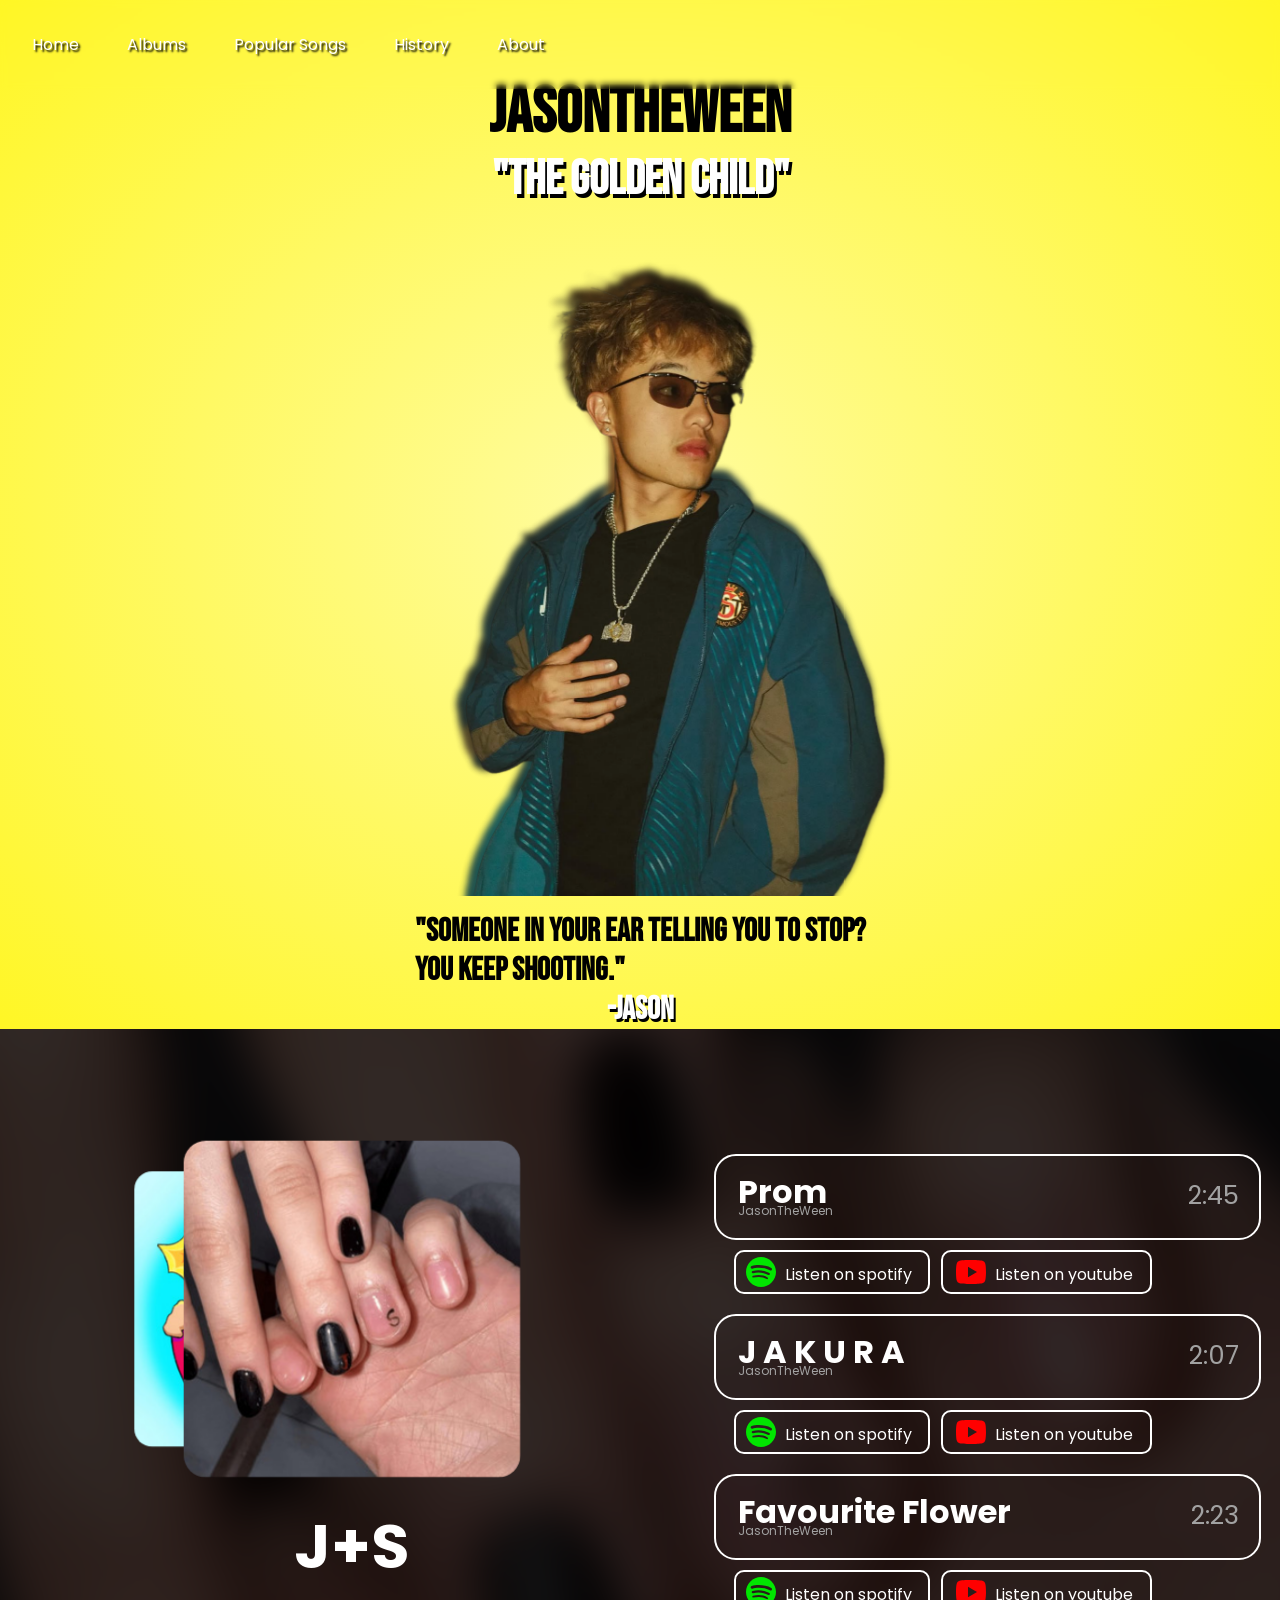
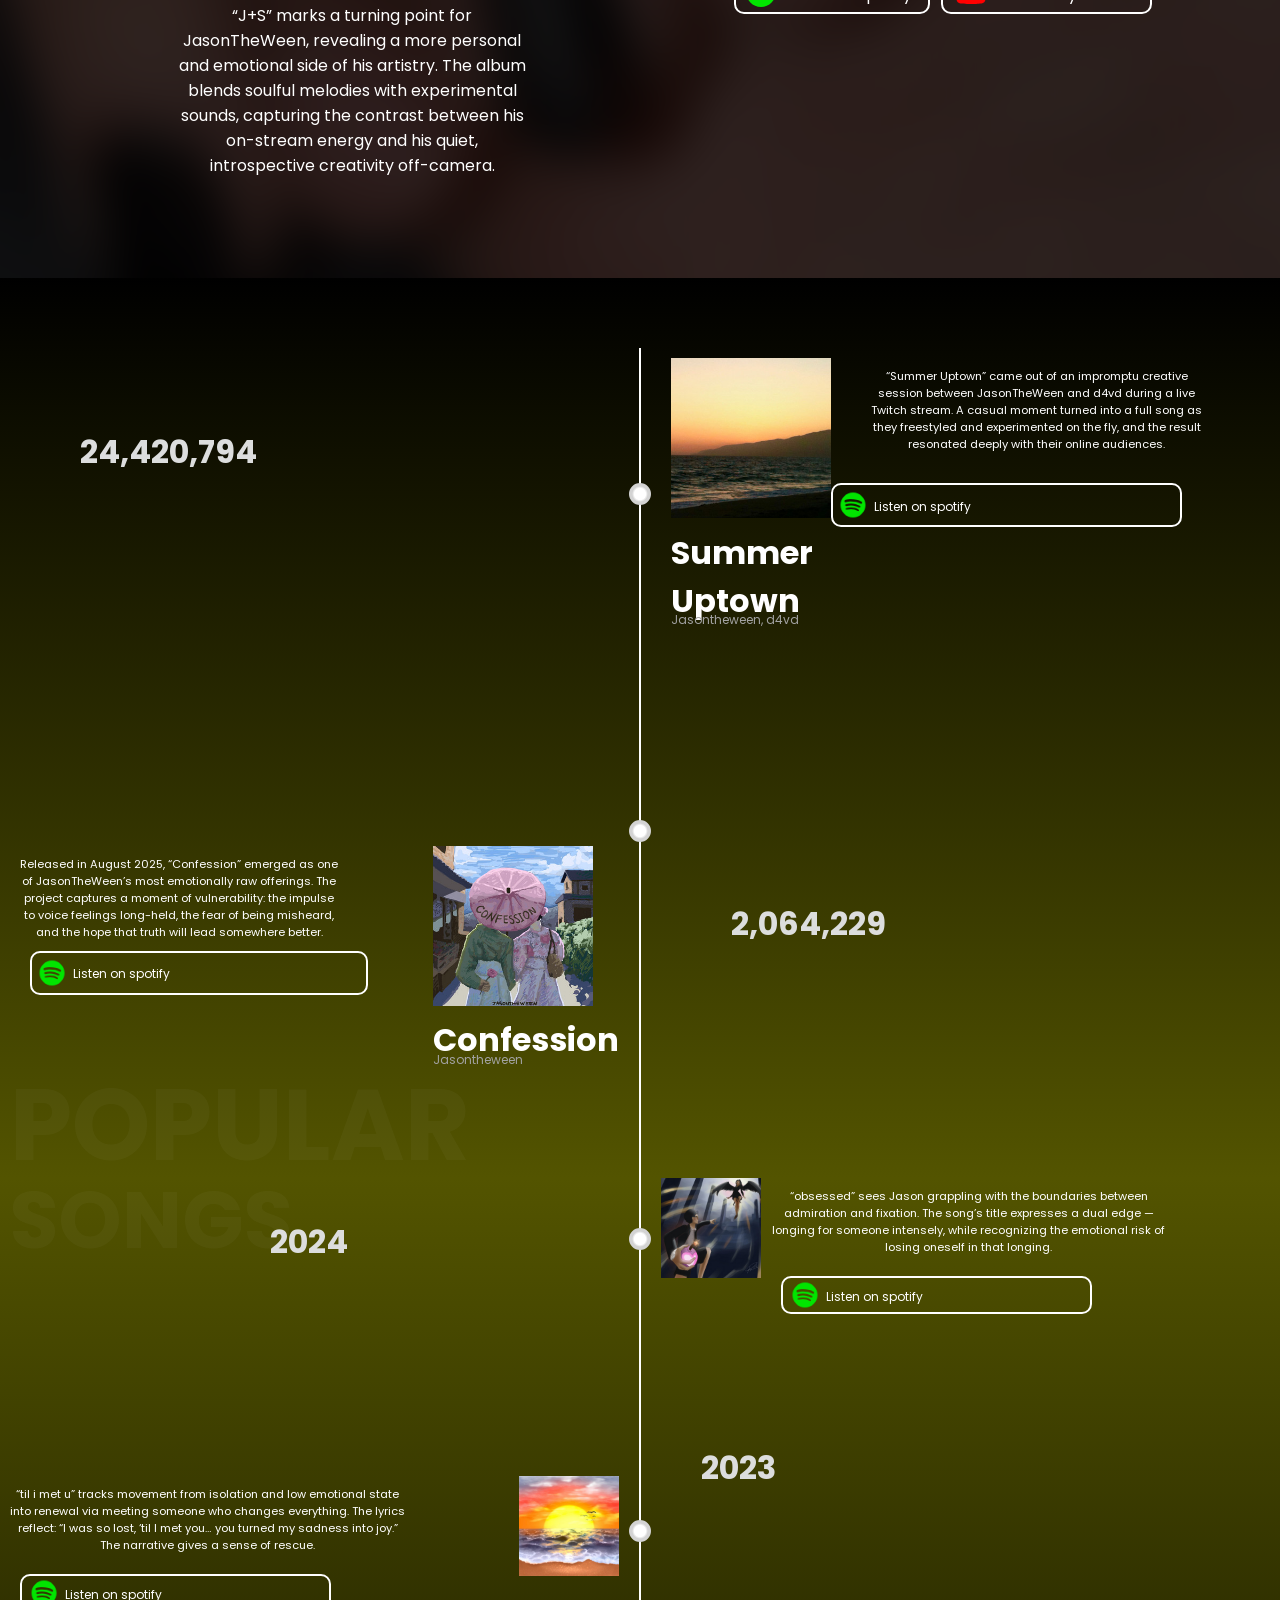
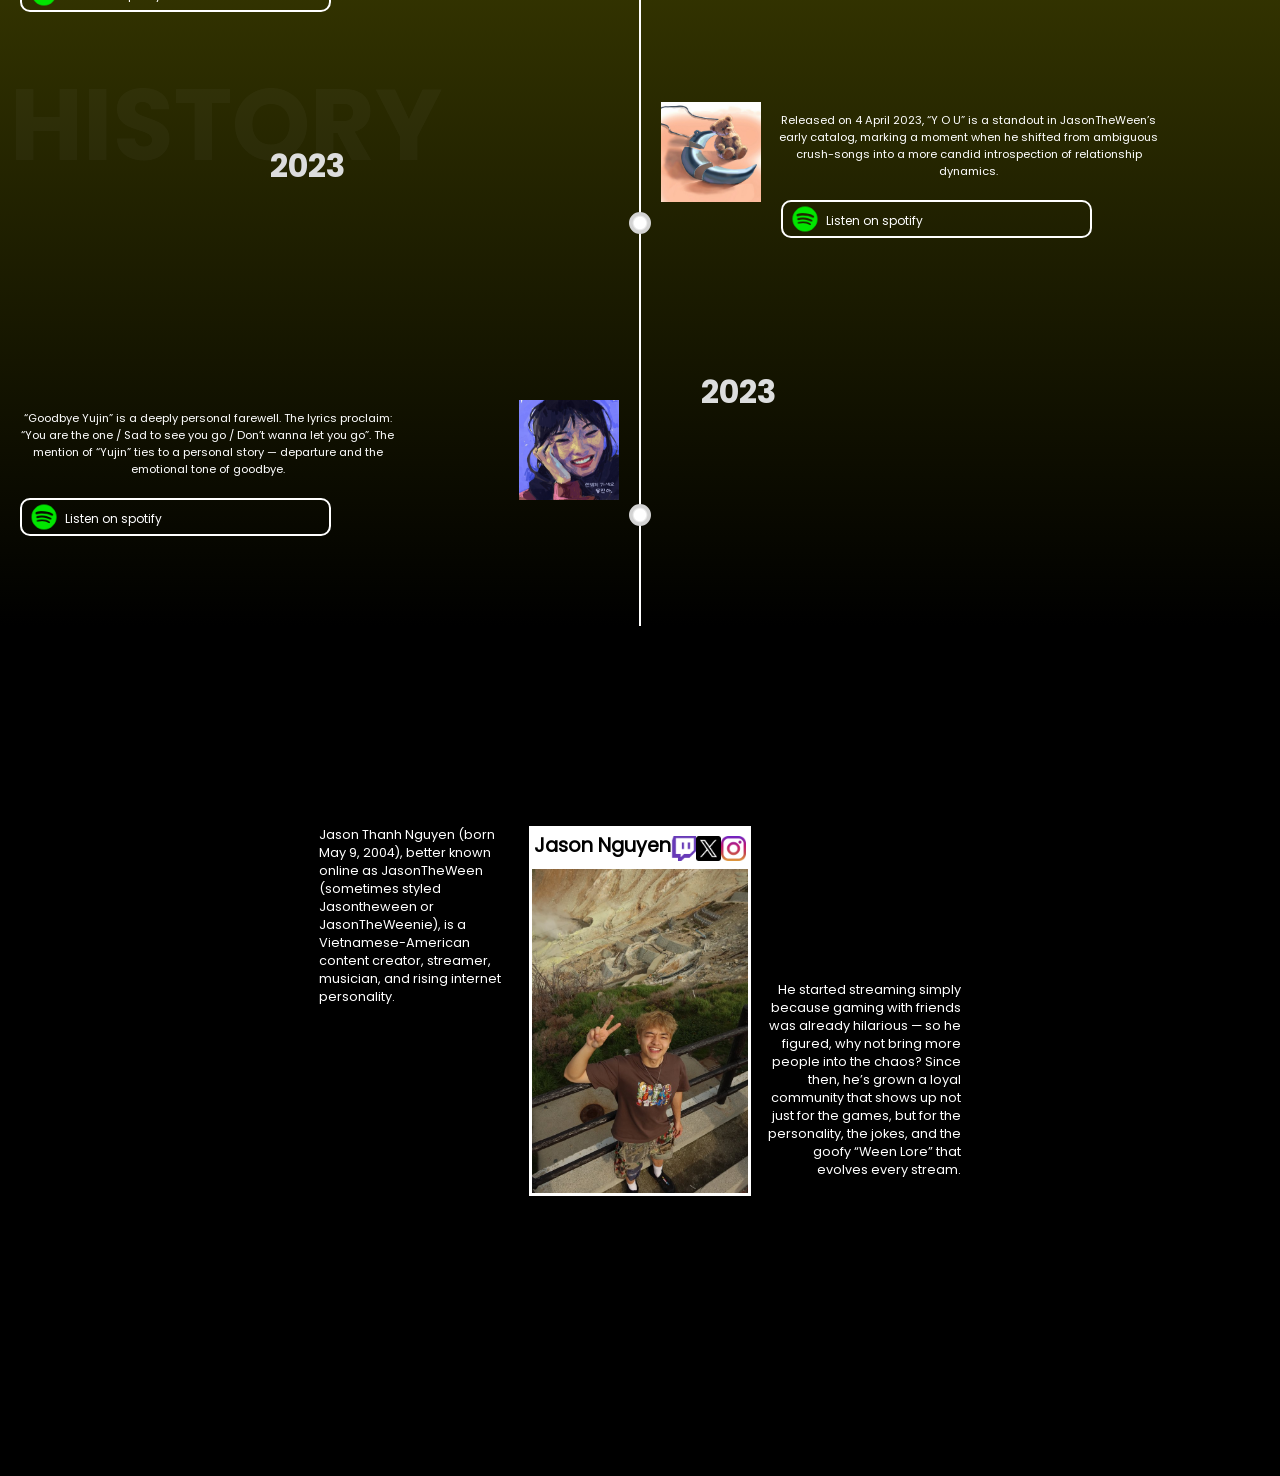
==== index.html @ 030b2577 "Renamed HTML File" ====
<!DOCTYPE html>
<html lang="en">
<head>
    <meta charset="UTF-8">
    <meta name="viewport" content="width=device-width, initial-scale=1.0">
    <title>JasonTheWeen Fanzine</title>
    <link rel="stylesheet" href="OSJStyling.css">
</head>
<body>
    <div class="navbar">
        <a href="#homeSection">Home</a>
        <a href="#albumSection">Albums</a>
        <a href="#popularsongs">Popular Songs</a>
        <a href="#historySection">History</a>
        <a href="#aboutjason">About</a>
    </div>
    
    <!--HOME-->
    <section class="home_section" id="homeSection">
        <div class="home_container">
            <div class="home_data">
                <h1 class="hometitle">JASONTHEWEEN</h1>
                <h3 class="homesubtitle">"THE GOLDEN CHILD"</h3>
            </div>

            <div class="home_hero">
                <img src="assets/images/JasonTheWeenHero.png" alt="JasonTheWeen Hero" class="hero">
            </div>
            <p class="jasonquote">"Someone in your ear telling you to stop?<br> You keep shooting."</p>
            <h4 class="author">-Jason</h4>

        </div>
    </section>

    <!--Discography Albums-->
    <section class="album_section" id="albumSection">
        <div class="col1">
            <div class="albumcarousel">
                <img src="assets/images/JSAlbumcover.jpeg" alt="J+S Album Cover" class="front" id="jsAlbum">
                <img src="assets/images/LovebombAlbumcover.jpeg" alt="Love Bomb Album Cover" class="back" id="lovebombAlbum">
            </div>
             <div class="albumabout" id="albumAbout">
                <h1>J+S</h1>
                <p>“J+S” marks a turning point for JasonTheWeen, revealing a more personal and emotional side of his artistry. The album blends soulful melodies with experimental sounds, capturing the contrast between his on-stream energy and his quiet, introspective creativity off-camera.</p>
            </div>
        </div>
        <div class="col2">
            <!--J+S Songs-->
            <div class="songs" id="jsSongs">
                <div class="songcard">
                    <h1 class="songtitle">
                        Prom
                    </h1>
                    <p class="songtime">
                        2:45
                    </p>         
                    <p class="songauthor">
                        JasonTheWeen
                    </p>
                </div>
                <div class="socialbuttons">
                    <a href="https://spotify.com" target="_blank" class="spotifylink">
                    <div class="spotifybutton" >
                            <img src="assets/logos/spotify-fill.png" alt="spotify logo" class="spotifylogo">
                        <p class="listenonspotify">
                            Listen on spotify
                        </p>
                    </div>
                    </a>
                    <a href="https://youtube.com" target="_blank" class="youtubelink">
                    <div class="youtubebutton">
                            <img src="assets/logos/youtube-fill.png" alt="spotify logo" class="youtubelogo">
                        <p class="listenonyoutube">
                            Listen on youtube
                        </p>
                    </div>
                    </a>
                </div>

                <div class="songcard">     
                    <h1 class="songtitle">
                        J A K U R A
                    </h1>
                    <p class="songtime">
                        2:07
                    </p>
                    <p class="songauthor">
                        JasonTheWeen
                    </p>
                </div>
                <div class="socialbuttons">
                   <a href="#" target="_blank" class="spotifylink">
                    <div class="spotifybutton" >
                            <img src="assets/logos/spotify-fill.png" alt="spotify logo" class="spotifylogo">
                        <p class="listenonspotify">
                            Listen on spotify
                        </p>
                    </div>
                    </a>
                    <a href="https://youtube.com" target="_blank" class="youtubelink">
                    <div class="youtubebutton">
                            <img src="assets/logos/youtube-fill.png" alt="spotify logo" class="youtubelogo">
                        <p class="listenonyoutube">
                            Listen on youtube
                        </p>
                    </div>
                    </a>
                </div>

                <div class="songcard"> 
                    <h1 class="songtitle">
                        Favourite Flower
                    </h1>
                    <p class="songtime">
                        2:23
                    </p>
                    <p class="songauthor">
                        JasonTheWeen
                    </p>
                </div>
                <div class="socialbuttons">
                    <a href="https://spotify.com" target="_blank" class="spotifylink">
                    <div class="spotifybutton" >
                            <img src="assets/logos/spotify-fill.png" alt="spotify logo" class="spotifylogo">
                        <p class="listenonspotify">
                            Listen on spotify
                        </p>
                    </div>
                    </a>
                    <a href="https://youtube.com" target="_blank" class="youtubelink">
                    <div class="youtubebutton">
                            <img src="assets/logos/youtube-fill.png" alt="spotify logo" class="youtubelogo">
                        <p class="listenonyoutube">
                            Listen on youtube
                        </p>
                    </div>
                    </a>
                </div>
            </div>

            <!--Love Bomb Songs-->
             <div class="songs hidden" id="lovebombSongs">
                <div class="songcard">
                    <h1 class="songtitle">
                        Together
                    </h1>
                    <p class="songtime">
                        2:48
                    </p>         
                    <p class="songauthor">
                        JasonTheWeen
                    </p>
                </div>
                <div class="socialbuttons">
                    <a href="https://spotify.com" target="_blank" class="spotifylink">
                    <div class="spotifybutton" >
                            <img src="assets/logos/spotify-fill.png" alt="spotify logo" class="spotifylogo">
                        <p class="listenonspotify">
                            Listen on spotify
                        </p>
                    </div>
                    </a>
                    <a href="https://youtube.com" target="_blank" class="youtubelink">
                    <div class="youtubebutton">
                            <img src="assets/logos/youtube-fill.png" alt="spotify logo" class="youtubelogo">
                        <p class="listenonyoutube">
                            Listen on youtube
                        </p>
                    </div>
                    </a>
                </div>

                <div class="songcard">     
                    <h1 class="songtitle">
                        Dep Gai
                    </h1>
                    <p class="songtime">
                        2:52
                    </p>
                    <p class="songauthor">
                        JasonTheWeen
                    </p>
                </div>
                <div class="socialbuttons">
                   <a href="#" target="_blank" class="spotifylink">
                    <div class="spotifybutton" >
                            <img src="assets/logos/spotify-fill.png" alt="spotify logo" class="spotifylogo">
                        <p class="listenonspotify">
                            Listen on spotify
                        </p>
                    </div>
                    </a>
                    <a href="https://youtube.com" target="_blank" class="youtubelink">
                    <div class="youtubebutton">
                            <img src="assets/logos/youtube-fill.png" alt="spotify logo" class="youtubelogo">
                        <p class="listenonyoutube">
                            Listen on youtube
                        </p>
                    </div>
                    </a>
                </div>

                <div class="songcard"> 
                    <h1 class="songtitle">
                        For You
                    </h1>
                    <p class="songtime">
                        3:36
                    </p>
                    <p class="songauthor">
                        JasonTheWeen
                    </p>
                </div>
                <div class="socialbuttons">
                    <a href="https://spotify.com" target="_blank" class="spotifylink">
                    <div class="spotifybutton" >
                            <img src="assets/logos/spotify-fill.png" alt="spotify logo" class="spotifylogo">
                        <p class="listenonspotify">
                            Listen on spotify
                        </p>
                    </div>
                    </a>
                    <a href="https://youtube.com" target="_blank" class="youtubelink">
                    <div class="youtubebutton">
                            <img src="assets/logos/youtube-fill.png" alt="spotify logo" class="youtubelogo">
                        <p class="listenonyoutube">
                            Listen on youtube
                        </p>
                    </div>
                    </a>
                </div>

                 <div class="songcard"> 
                    <h1 class="songtitle">
                        Times We Had
                    </h1>
                    <p class="songtime">
                        2:30
                    </p>
                    <p class="songauthor">
                        JasonTheWeen
                    </p>
                </div>
                <div class="socialbuttons">
                    <a href="https://spotify.com" target="_blank" class="spotifylink">
                    <div class="spotifybutton" >
                            <img src="assets/logos/spotify-fill.png" alt="spotify logo" class="spotifylogo">
                        <p class="listenonspotify">
                            Listen on spotify
                        </p>
                    </div>
                    </a>
                    <a href="https://youtube.com" target="_blank" class="youtubelink">
                    <div class="youtubebutton">
                            <img src="assets/logos/youtube-fill.png" alt="spotify logo" class="youtubelogo">
                        <p class="listenonyoutube">
                            Listen on youtube
                        </p>
                    </div>
                    </a>
                </div>
            </div>
        </div>
    </section>
    <section class="popularsongs" id="popularsongs">
        <h1 class="bgheading">POPULAR</h1>
        <h2 class="bgsubheading">SONGS</h2>
        <div class="popularcol1">
            <div class="upcolumn">
                <h1 class="streamplays">24,420,794</h1>
            </div>
            <div class="downcolumn">
                <div class="songabouts">
                    <p class="songabout">
                    Released in August 2025, “Confession” emerged as one of JasonTheWeen’s most emotionally raw offerings. The project captures a moment of vulnerability: the impulse to voice feelings long-held, the fear of being misheard, and the hope that truth will lead somewhere better.
                    </p>
                    <a href="https://spotify.com" target="_blank" class="spotifylink">
                    <div class="spotifybutton">
                            <img src="assets/logos/spotify-fill.png" alt="spotify logo" class="spotifylogo">
                        <p class="listenonspotify">
                            Listen on spotify
                        </p>
                    </div>
                    </a>
                  
                </div>
                <div class="picturentitle">
                    <img src="assets/images/ConfessionAlbumCover.jpeg" alt="Confession Song Cover" class="songone">
                    <h1 class="songtitle">Confession</h1>
                    <p class="songauthor">Jasontheween</p>
                </div>
            </div>     
        </div>
        <div class="popularline">
            <div class="circle"></div>
            <div class="circle2"></div>
        </div>
        <div class="popularcol2">
           <div class="upcolumn"> 
                <div class="picturentitle">
                    <img src="assets/images/SummerUptownSongCover.jpeg" alt="Summer Uptown Song Cover" class="songtwo">
                    
                    <h1 class="songtitle">Summer Uptown</h1>
                    <p class="songauthor">Jasontheween, d4vd</p>
                </div>
                <div class="songabouts">
                    <p class="songabout">
                    “Summer Uptown” came out of an impromptu creative session between JasonTheWeen and d4vd during a live Twitch stream. A casual moment turned into a full song as they freestyled and experimented on the fly, and the result resonated deeply with their online audiences.
                    </p>
                    <a href="https://spotify.com" target="_blank" class="spotifylink">
                    <div class="spotifybutton">
                        <img src="assets/logos/spotify-fill.png" alt="spotify logo" class="spotifylogo">
                        <p class="listenonspotify">
                            Listen on spotify
                        </p>
                    </div>
                    </a>         
                </div> 
                </div>
                <div class="downcolumn">
                    <h1 class="streamplays">2,064,229</h1> 
                </div>
        </div>
    </section>
    <section class="historytimeline" id="historySection">
        <h1 class="bgheading">HISTORY</h1>
        <div class="historycol1">
            <div class="row1">
                <h1 class="historydate">2024</h1>
            </div>
            <div class="row2">
                <div class="pictureofabout">
                    <p class="songabout">“til i met u” tracks movement from isolation and low emotional state into renewal via meeting someone who changes everything. The lyrics reflect: “I was so lost, ‘til I met you… you turned my sadness into joy.” The narrative gives a sense of rescue.</p>
                    <a href="https://spotify.com" target="_blank" class="spotifylink">
                    <div class="spotifybutton" >
                            <img src="assets/logos/spotify-fill.png" alt="spotify logo" class="spotifylogo">
                        <p class="listenonspotify">
                            Listen on spotify
                        </p>
                    </div>
                    </a>
                </div>
                <div class="historypicture">
                    <img src="assets/images/tilimetusongcover.jpeg" alt="Summer Uptown Song Cover" class="historypic">
                </div>
            </div>
            <div class="row1">
                <h1 class="historydate">2023</h1>
            </div>
            <div class="row2">
                <div class="pictureofabout">
                    <p class="songabout">“Goodbye Yujin” is a deeply personal farewell. The lyrics proclaim: “You are the one / Sad to see you go / Don’t wanna let you go”. The mention of “Yujin” ties to a personal story — departure and the emotional tone of goodbye. </p>
                    <a href="https://spotify.com" target="_blank" class="spotifylink">
                    <div class="spotifybutton" >
                            <img src="assets/logos/spotify-fill.png" alt="spotify logo" class="spotifylogo">
                        <p class="listenonspotify">
                            Listen on spotify
                        </p>
                    </div>
                    </a>
                </div>
                <div class="historypicture">
                    <img src="assets/images/goodbyeyujinsongcover.jpeg" alt="Summer Uptown Song Cover" class="historypic">
                </div>
            </div>
        </div>
        <div class="popularline">
            <div class="circle"></div>
            <div class="circle2"></div>
            <div class="circle3"></div>
            <div class="circle4"></div>
        </div>
        <div class="historycol2">
            <div class="row1">
                <div class="historypicture">
                    <img src="assets/images/obsessedsongcover.jpeg" alt="Summer Uptown Song Cover" class="historypic">
                </div>
                <div class="pictureofabout">
                  <p class="songabout">“obsessed” sees Jason grappling with the boundaries between admiration and fixation. The song’s title expresses a dual edge — longing for someone intensely, while recognizing the emotional risk of losing oneself in that longing. </p>
                    <a href="https://spotify.com" target="_blank" class="spotifylink">
                    <div class="spotifybutton" >
                            <img src="assets/logos/spotify-fill.png" alt="spotify logo" class="spotifylogo">
                        <p class="listenonspotify">
                            Listen on spotify
                        </p>
                    </div>
                    </a>
                </div>
            </div>
            <div class="row2">
                <h1 class="historydate">2023</h1>
            </div>
            <div class="row1">
                <div class="historypicture">
                    <img src="assets/images/yousongcover.jpeg" alt="Summer Uptown Song Cover" class="historypic">
                </div>
                <div class="pictureofabout">
                  <p class="songabout">Released on 4 April 2023, “Y O U” is a standout in JasonTheWeen’s early catalog, marking a moment when he shifted from ambiguous crush-songs into a more candid introspection of relationship dynamics.</p>
                    <a href="https://spotify.com" target="_blank" class="spotifylink">
                    <div class="spotifybutton" >
                            <img src="assets/logos/spotify-fill.png" alt="spotify logo" class="spotifylogo">
                        <p class="listenonspotify">
                            Listen on spotify
                        </p>
                    </div>
                    </a>
                </div>
            </div>
            <div class="row2">
                <h1 class="historydate">2023</h1>
            </div>
        </div>
    </section>
    <section class="aboutjason" id="aboutjason">
        <div class="jasoncontainer">
            <div class="jasonaboutdesc">
                <p class="jasonaboutdesc">Jason Thanh Nguyen (born May 9, 2004), better known online as JasonTheWeen (sometimes styled Jasontheween or JasonTheWeenie), is a Vietnamese-American content creator, streamer, musician, and rising internet personality. </p>
            </div>
            <div class="jasonaboutimage">
                <div class="jasonnameandlinks">
                <h1 class="jasonname">Jason Nguyen</h1>
                    <img src="assets/logos/twitch-fill.png" alt="twitch logo" class="twitchicon">
                    <img src="assets/logos/twitter-x-fill.png" alt="twitter logo" class="twittericon">
                    <img src="assets/logos/instagram-fill.png" alt="instagram logo" class="instagramicon">
                </div>
                <img src="assets/images/JasonTheWeenjpn.jpeg" alt="About Picture of Jason" class="jasonjpn">
            </div>
            <div class="jasonaboutdesc">
                <p class="jasondesctwo">He started streaming simply because gaming with friends was already hilarious — so he figured, why not bring more people into the chaos? Since then, he’s grown a loyal community that shows up not just for the games, but for the personality, the jokes, and the goofy “Ween Lore” that evolves every stream.</p>
            </div>
        </div>
        <video autoplay loop muted>
            <source src="assets/videos/edit-@blankmp5_1.mp4" type="video/mp4">
        </video>
        <video autoplay loop muted>
            <source src="assets/videos/edit-@blankmp5_2.mp4" type="video/mp4">
        </video>
        <video autoplay loop muted>
            <source src="assets/videos/edit-@kaijuuri.mp4" type="video/mp4">
        </video>
        <video autoplay loop muted>
            <source src="assets/videos/edit-@runeswork.mp4" type="video/mp4">
        </video>
        <video autoplay loop muted>
            <source src="assets/videos/edit-paiinzx.mp4" type="video/mp4">
        </video>
        <video autoplay loop muted>
            <source src="assets/videos/edit-@kiritoaep.mp4" type="video/mp4">
        </video>
         <video autoplay loop muted>
            <source src="assets/videos/edit-@ltwolamperouge.mp4" type="video/mp4">
        </video>
         <video autoplay loop muted>
            <source src="assets/videos/edit-@forthfive.mp4" type="video/mp4">
        </video>
    </section>
    <script src="albumSwitch.js"></script>
</body>
</html>
---- OSJStyling.css ----
html {
    scroll-behavior: smooth;
}

@font-face {
    font-family: font2;
    src: url(assets/fonts/Poppins-Regular.ttf);
}

@font-face {
    font-family: font1;
    src: url(assets/fonts/Poppins-Bold.ttf);
}


@font-face {
    font-family: font;
    src: url(assets/fonts/BebasNeue-Regular.ttf);
}
* {
    margin: 0;
    padding: 0;
    box-sizing: border-box;
    text-decoration: none;
}

.navbar {
    padding: 2em;
    display: flex;
    justify-content: flex-start;
    display: flex;
    width: 100%;
    color: white;
    z-index: 5;
    font-family: font2;
    position: fixed;
    backdrop-filter: blur(3px);
}

.navbar a {
    color: white;
    text-shadow: 2px 2px 2px black;
    font-size: 1.3rem;
    margin-right: 3em;
}

/* home */
section.home_section {
    position: relative;
    background: radial-gradient(#FFFCA2,#FFF625);
}

.home_container{
    position: relative;
    padding-top: 4rem;
    row-gap: 3rem;
    font-size: 2rem;
    font-weight: bold;
    font-family: font;
    width: 100%;
    height:100;
}

.home_hero {
    display: flex;
    position: relative;
    display: grid;
    overflow-y: clip;
    justify-content: center;
}

.hometitle {
    display: flex;
    color: black;
    position: absolute;
    top: 270px;
    left: 100px;
    font-size: 5rem;
    opacity: 0;
    animation: leftpositionanimation 0.7s ease-out 150ms forwards;
}

.homesubtitle {
    display: flex;
    color: white;
    text-shadow: 3.5px 3.5px 0px black;
    position: absolute;
    top: 350px;
    left: 90px;
    font-size: 3rem;
    opacity: 0;
    animation: leftpositionanimation 0.7s ease-out 300ms forwards;
}

.hero {
    width: 600px;
    justify-self: center;
    opacity: 0;
    animation: positionanimation 0.9s ease-out 0ms forwards;
}

.jasonquote {
    display: flex;
    color: black;
    position: relative;
    font-size: 1.7rem;
    justify-content: end;
    bottom: 200px;
    justify-content: end;
    right: 20px;
    opacity: 0;
    animation: rightpositionanimation 0.7s ease-out 450ms forwards;
}

.author {
    position: absolute;
    display: flex;
    justify-content: end;
    font-size: 1.5rem;
    color: white;
    text-shadow: 2px 2.5px 0px black;
    bottom: 170px;
    right: 350px;
    opacity: 0;
    animation: rightpositionanimation 0.7s ease-out 600ms forwards;
}

/* albums */
section.album_section {
  position: relative;
  display: grid;
  grid-template-columns: 55% 45%;
  gap: 10px;
  padding-top: 100px;
  padding-bottom: 100px;
  font-family: font2;
  color: white;
  overflow: hidden; 
}

section.album_section::before {
  content: "";
  position: absolute;
  inset: 0;
  background-image: linear-gradient(rgba(0,0,0,0.8), rgba(0,0,0,0.8)),var(--album-bg, url('assets/images/JSAlbumcover.jpeg')); /* Default image */
  background-size: cover;
  background-position: center;
  filter: blur(20px);
  transform: scale(1.20);
  z-index: 0;
}

section.album_section > * {
  position: relative;
  z-index: 1;
}


.albumcarousel {
    position: relative;
    width: 360px;
    height: 360px;
    display: flex;
    justify-content: center;
    align-items: center;
    opacity: 0;
    animation: leftpositionanimation 0.7s ease-out 450ms forwards;
}

.albumcarousel img {
    position: absolute;
    width: 85%;
    border-radius: 20px;
    transition: transform 0.8s ease;
}

.albumcarousel img.front {
    transform: translateX(0) translateZ(80px) scale(1.1);
    z-index: 3;
}

.albumcarousel img.back {
    transform: translateX(-80px) translateZ(-60px) scale(0.9);
    z-index: 1;
    filter: blur(0.5px);
    
}

.albumcarousel img.back:hover {
    cursor: pointer;
    border-color: white;
    border: 3px solid;
}

.albumabout h1 {
    font-family: font1;
    font-size: 3.9rem;
    margin: 10px 0;
    opacity: 0;
    animation: leftpositionanimation 0.7s ease-out 450ms forwards;
}

.albumabout {
    word-wrap: break-word;
    width: 350px;
    text-align: center;
    
}

.albumabout p {
    opacity: 0;
    animation: leftpositionanimation 0.7s ease-out 450ms forwards;
}

.songs {
    display: flex;
    flex-direction: column;
    padding-top: 25px;
}

.songcard {
    width: 95%;
    position: relative;
    padding: 8px;
    padding-left: 22px;
    display: block;
    background-color: transparent;
    border:2px solid white;
    border-radius: 22px;
    opacity: 0;
    animation: rightpositionanimation 0.7s ease-out 450ms forwards;
}

.songtitle{ 
    font-family: font1;
    position: relative;
    display: flex;
    justify-content: flex-start;
    font-size: 2rem;
    font-weight: 100;
    top: 3.5px;
    color: white;
}

.songtime{
    position: absolute;
    right: 20px;
    bottom: 23px;
    display: flex;
    justify-content: flex-end;
    color: #A2A2A2;
    font-size: 1.6rem;
}

.songauthor{
    position: relative;
    display: flex;
    justify-content: flex-start;
    font-size: 12px;
    color: #A2A2A2;
    bottom: 10px;
}

.socialbuttons {
    opacity: 0%;
    display: flex;
    flex-direction: row;
    gap: 20px;
    margin-bottom: 30px;
    animation: rightpositionanimation 0.7s ease-out 450ms forwards;
}

.spotifybutton{
    top: 10px;
    left: 20px;
    padding-top: 2px;
    padding-bottom: 2px;
    padding-left: 7px;
    padding-right: 7px;
    width: 105%;
    display: flex;
    position: relative;
    background-color: transparent;
    border:2px solid white;
    border-radius: 10px;
    
}

.youtubebutton {
    top: 10px;
    left: 20px;
    padding-top: 2px;
    padding-bottom: 2px;
    padding-left: 10px;
    padding-right: 7px;
    width: 105%;
    display: flex;
    position: relative;
    background-color: transparent;
    border:2px solid white;
    border-radius: 10px;
    
}

.spotifybutton:hover {
    background-color: green;
    border-color: lime;
}

.youtubebutton:hover {
    background-color: darkred;
    border-color: red;
}

.listenonyoutube, .listenonspotify{
    color: white;
    font-size: 1rem;
    padding-top: 7.1px;
    padding-left: 6px;
}

.col1 {
    display: flex;
    flex-direction: column;
    align-items: center;
}

.jsalbum, .lovebombalbum{
    position: relative;
    display: grid;
    justify-self: center;
    padding: 5%;
}

.hidden {
    display: none;
}

/* popular songs */

section.popularsongs {
    min-height: 100vh;
    width: 100%;
    background: linear-gradient(#000000,#535400);
    font-family: font2;
    z-index: 1;
    display: grid;
    grid-template-columns: 1fr 2px 1fr;
    grid-gap: 10px;
    background-color: #2196F3;
    padding-top: 70px;
    color: white;
}


.bgheading {
    color: white;
    position: absolute;
    font-size: 300px;
    top: 1850px;
    left: 50px;
    font-family: font1;
    z-index: 1;
    opacity: 3%;
}

.bgsubheading {
    color: white;
    position: absolute;
    font-size: 220px;
    top: 2105px;
    left: 700px;
    font-family: font1;
    z-index: 1;
    opacity: 3%;
}

.streamplays {
    font-family: font1;
    font-size: 6rem;
    padding: 70px;
    color: #DCDDDD;
}

.popularcol2 .streamplays {
    padding-top: 100px;
}


.popularline {
    background-color: white;
    width: 2px;
    justify-self: center;
}

.popularcol1 {
    position: relative;
    display: grid;
    grid-template-rows: auto auto;
    grid-gap: 10px;
    padding: 10px;
    z-index: 2;
    opacity: 0;
    animation: leftpositionanimation 0.7s ease-out 450ms forwards;
}

.popularcol2 {
    position: relative;
    display: grid;
    grid-template-rows: auto auto;
    grid-gap: 10px;
    padding: 10px;
    z-index: 2;
    opacity: 0;
    animation: rightpositionanimation 0.7s ease-out 450ms forwards;
}

.popularcol2 .upcolumn {
    display: flex;
    flex-direction: row;
    padding-left: 10px;
}

.popularcol1 .downcolumn {
    padding-top: 100px;
    top: 100px;
    display: flex;
    flex-direction: row;
}

.popularcol2 .spotifybutton {
    position: relative;
    left: 220px;
    width: 45%;
    padding: 5px;
    top: 60px;
}

.popularcol1 .spotifybutton {
    position: relative;
    width: 45%;
    padding: 5px;
    top: 60px;
}

.songone {
    position: relative;
    z-index: 2;
}

.songtwo {
    position: relative;
    z-index: 2;
}

.songabout {
    position: relative;
    word-wrap: break-word;
    text-align: center;
    padding: 10px;
    width: 90%;
}

.popularcol2 .songabout {
    left: 30px;
}

.circle {
  z-index: 3;
  position: relative;
  top: 135px;
  right: 10px;
  width: 22px;
  height: 22px;
  background: radial-gradient(circle, #fff 50%, #aaa 90%);
  border-radius: 50%;
  border: 3px solid #d3d3d3;
}

.circle2 {
  z-index: 3;
  position: relative;
  top: 520px;
  right: 10px;
  width: 22px;
  height: 22px;
  background: radial-gradient(circle, #fff 50%, #aaa 90%);
  border-radius: 50%;
  border: 3px solid #d3d3d3;
}

/* history */

section.historytimeline {
    min-height: 100vh;
    width: 100%;
    background: linear-gradient(#535400,#000000);
    font-family: font2;
    z-index: 1;
    display: grid;
    grid-template-columns: 1fr 2px 1fr;
    grid-gap: 10px;
    background-color: #2196F3;
    color: white;
}

section.historytimeline .bgheading {
    top: 2780px;
    left: 100px;
}

section.historytimeline .circle {
  z-index: 3;
  position: relative;
  top: 55px;
  right: 10px;
  width: 22px;
  height: 22px;
  background: radial-gradient(circle, #fff 50%, #aaa 90%);
  border-radius: 50%;
  border: 3px solid #d3d3d3;
}

section.historytimeline .circle2 {
  z-index: 3;
  position: relative;
  top: 285px;
  right: 10px;
  width: 22px;
  height: 22px;
  background: radial-gradient(circle, #fff 50%, #aaa 90%);
  border-radius: 50%;
  border: 3px solid #d3d3d3;
}

.circle3 {
  z-index: 3;
  position: relative;
  top: 530px;
  right: 10px;
  width: 22px;
  height: 22px;
  background: radial-gradient(circle, #fff 50%, #aaa 90%);
  border-radius: 50%;
  border: 3px solid #d3d3d3;
}

.circle4 {
  z-index: 3;
  position: relative;
  top: 765px;
  right: 10px;
  width: 22px;
  height: 22px;
  background: radial-gradient(circle, #fff 50%, #aaa 90%);
  border-radius: 50%;
  border: 3px solid #d3d3d3;
}

.historydate {
    font-family: font1;
    font-size: 5rem;
    color: #DCDDDD;
    padding: 10px;
}

.historycol1 {
    display: flex;
    flex-direction: column;
    padding-right: 10px;
    opacity: 0;
    animation: leftpositionanimation 0.7s ease-out 450ms forwards;
}

.historycol2 {
    display: flex;
    flex-direction: column;
    padding-left: 10px;
    opacity: 0;
    animation: rightpositionanimation 0.7s ease-out 450ms forwards;
}

.historycol1 .historydate{
    position: relative;
    left: 540px;
}

.historypic {
    width: 150px;
}

.row1 {
    display: flex;
    flex-direction: row;
    padding-bottom: 100px;
}

.row2 {
    display: flex;
    flex-direction: row;
    padding-bottom: 100px;
}

.historytimeline .spotifybutton {
    width: 35%;
}

.historycol2 .spotifybutton {
    left: 310px;
}

/* about */

section.aboutjason {
    position: relative;
    display: grid;
    grid-template-columns: repeat(6, 1fr);
    grid-auto-rows: 120px;
    gap: 10px;
    padding: 10px;
    padding-top: 70px;
    background: #000;
    font-family: font2;
    color: white;
}

.jasoncontainer {
    top: 200px;
    display: grid;
    grid-template-columns: auto auto auto;
    grid-gap: 10px;
    z-index: 3;
    position: absolute;
    justify-self: center;
}

.jasonjpn {
    height: 500px;
}

.jasonaboutdesc {
    word-break:keep-all;
    width: 300px;
    text-align: left;
    text-shadow: 3.5px 3.5px 1px black;
    opacity: 0;
    animation: leftpositionanimation 0.7s ease-out 450ms forwards;
}

.jasondesctwo {
    position: relative;
    word-break:keep-all;
    width: 300px;
    text-align: right;
    top: 320px;
    text-shadow: 3.5px 3.5px 1px black;
    opacity: 0;
    animation: rightpositionanimation 0.7s ease-out 450ms forwards;
}
.jasonnameandlinks img {
    margin-top: 5px;
    height: 25px;
}

.jasonjpn {
    border: white solid;
}

.jasonname {
    color: black;
}

.jasonnameandlinks {
    display: flex;
    flex-direction: row;
    justify-content: space-around;
    background-color: white;
    padding: 5px;
}

section.aboutjason video {
    width: 100%;
    height: 100%;
    object-fit: cover;
    filter: brightness(0.2) contrast(0.95);
    border-radius: 10px;
}






/* Mosaic spans for first five videos */

section.aboutjason video:nth-child(2) { grid-column: span 2; grid-row: span 1; }
section.aboutjason video:nth-child(3) { grid-column: span 4; grid-row: span 2; }
section.aboutjason video:nth-child(4) { grid-column: span 2; grid-row: span 1; }
section.aboutjason video:nth-child(5) { grid-column: span 1; grid-row: span 2; }
section.aboutjason video:nth-child(6) { grid-column: span 4; grid-row: span 2; }
section.aboutjason video:nth-child(7) { grid-column: span 1; grid-row: span 2; }
section.aboutjason video:nth-child(8) { grid-column: span 5; grid-row: span 2; }
section.aboutjason video:nth-child(9) { grid-column: span 1; grid-row: span 2; }

/* Responsiveness */
@media (max-width: 1480px) {
  .navbar a{
    font-size: 1rem;
  }  

  section.home_section {
    padding-top: 10px;
  }

  .hometitle {
    top:0px;
    left: 0px;
    font-size: 4rem;
    position: relative;
    display: flex;
    justify-content:center;
  }
  .homesubtitle {
    top:0px;
    left: 0px;
    position: relative;
    display: flex;
    justify-content: center;
  }

  .hero {
    max-width: 90%;
  }

  .jasonquote,.author {
    position: relative;
    bottom:0px;
    right: 0px;
    display: flex;
    justify-content: center;
    font-size: 2rem;
  }


  .home_hero {
    padding: 1rem;
  }

}

/* animations */
@keyframes positionanimation {
    from {
        opacity: 0;
        transform: translateY(50px);
    }
    to {
        opacity: 1;
        transform: translateY(0px);
    }
}

@keyframes leftpositionanimation {
    from {
        opacity: 0;
        transform: translateX(-50px);
    }
    to {
        opacity: 1;
        transform: translateX(0);
    }
}

@keyframes rightpositionanimation {
    from {
        opacity: 0;
        transform: translateX(50px);
    }
    to {
        opacity: 1;
        transform: translateX(0);
    }

}

@keyframes opacityanimation {
    from {
        opacity: 0;
    }
    to {
        opacity: 1;
    }
}

@media (max-width: 980px) {
    .listenonyoutube, .listenonspotify{
    font-size: 0.7rem;
    padding-top: 7.1px;
    padding-left: 6px;
    }
    
    section.album_section .youtubebutton {
    width: 100%;
    }

    section.album_section .spotifybutton {
        width: 100%;
    }

}

@media (max-width: 855px) {
    section.album_section {
        grid-template-columns: none;
        grid-template-rows: 55% 45%;
    }

    .songtime {
        font-size: 1rem;
    }   
    
    .songtitle {
        font-size: 1.2rem;
    }

    .songauthor {
        top: 1px;
        font-size: 0.7rem;
    }
    
    .albumcarousel {
        width: 50%;
    }

    .albumabout {
        font-size: 1rem;
        width: 250px;
    }

    .albumabout h1 {
        font-family: font1;
        font-size: 1.5rem;
        margin-top: 50px;
    }

}

@media (max-width: 580px) {
    .section.album_section {
        grid-template-columns: none;
        grid-template-rows: 55% 45%;
    }
    
    .albumcarousel {
        position: relative;
        left: 20px;
        width: 70%;
    }

    .albumabout {
        font-size: 0.6rem;
        width: 200px;
    }

    .albumabout h1 {
        font-family: font1;
        font-size: 1.2rem;
        margin-top: 0px;
    }

    .listenonyoutube, .listenonspotify{
    font-size: 0.5rem;
    padding-top: 7.1px;
    padding-left: 6px;
    }
    
    .youtubebutton {
    width: 40%;
    }

    section.album_section .spotifybutton {
        width: 100%;
    }


    .album_section .spotifylogo {
        height: 30px;
    }

    .album_section .youtubelogo {
        height: 30px;
    }

}

 /*responsiveness specifically for popular songs, history, and about*/
    @media (max-width: 1500px) {

        .popularsongs .bgheading {
            color: white;
            position: absolute;
            font-size: 100px;
            top: 2650px;
            left: 10px;
            font-family: font1;
            z-index: 1;
            opacity: 3%;
        }

        .popularsongs .bgsubheading {
            font-size: 80px;
            top: 2760px;
            left: 10px;
            z-index: 1;
        }

        .streamplays {
            font-size: 2rem;
        }

        .popularcol2 .streamplays {
            padding-top: 100px;
        }


        .popularcol1 .downcolumn {
            padding-top: 200px;
        }
        
        .popularcol1 .spotifybutton {
            top: 0px;
        }

        section.popularsongs .spotifybutton {
            width: 80%;
        }

        section.popularsongs .listenonspotify {
            font-size: 12px;
        }

        section.popularsongs .spotifylogo {
            height: 30px;
            width: 30px;
        }

        .popularcol2 .spotifybutton {
            position: relative;
            left: 0px;
            padding: 5px;
            top: 20px;
        }

        .songone {
            position: relative;
            height: 160px;
            z-index: 2;
        }

        .songtwo {
            position: relative;
            height: 160px;
            z-index: 2;
        }

        .songabout {
            width: 80%;
            font-size: 0.7rem;
        }

        .popularcol2 .songabout {
            left: 30px;
        }


        .circle {
        top: 135px;
        }

        .circle2 {
        top: 450px;
        }
        

        section.historytimeline .bgheading {
            top: 3250px;
            left: 10px;
            font-size: 100px;
        }

        section.historytimeline .circle {
        top: 50px;
        }

        section.historytimeline .circle2 {
        top: 320px;
        }

        .circle3 {
        top: 590px;
        }

        .circle4 {
        top: 860px;
        }

        .historydate {
            font-family: font1;
            font-size: 2rem;
            color: #DCDDDD;
            padding: 40px;
            padding-bottom: 110px;

        }

        .historycol1 {
            display: flex;
            flex-direction: column;
            opacity: 0;
            animation: leftpositionanimation 0.7s ease-out 450ms forwards;
        }

        .historycol2 {
            display: flex;
            flex-direction: column;
            padding-left: 10px;
            opacity: 0;
            animation: rightpositionanimation 0.7s ease-out 450ms forwards;
        }

        .historycol1 .historydate{
            position: relative;
            left: 230px;
        }

        .historypic {
            width: 100px;
        }

        .row1 {
            display: flex;
            flex-direction: row;
            padding-bottom: 100px;
        }

        .row2 {
            display: flex;
            flex-direction: row;
            padding-bottom: 100px;
        }

        .historytimeline .spotifybutton {
            width: 60%;
        }

        .historytimeline .listenonspotify {
            font-size: 12px;
        }

        .historytimeline .spotifylogo {
            height: 30px;
            width: 30px;
        }

        .historycol2 .spotifybutton {
            left: 20px;
        }

        .jasoncontainer {
        top: 200px;
        display: grid;
        grid-template-columns: auto auto auto;
        grid-gap: 10px;
        z-index: 3;
        position: absolute;
        justify-self: center;
        font-size: 0.8rem;
        }

        .jasonjpn {
            height: 330px;
        }

        .jasonaboutdesc {
            word-break:keep-all;
            width: 200px;
            text-align: left;
            text-shadow: 3.5px 3.5px 1px black;
            opacity: 0;
            animation: leftpositionanimation 0.7s ease-out 450ms forwards;
        }

        .jasondesctwo {
            position: relative;
            word-break:keep-all;
            width: 200px;
            text-align: right;
            top: 155px;
        }
        .jasonnameandlinks img {
            margin-top: 5px;
            height: 25px;
        }

        .jasonjpn {
            border: white solid;
        }

        .jasonname {
            color: black;
        }
            

    }

    @media (max-width: 680px) {

        .navbar a {
            margin-right: 1em;
            font-size: 0.65rem;
        }

        .popularsongs .bgheading {
            color: white;
            position: absolute;
            font-size: 60px;
            top: 2210px;
            left: 10px;
            font-family: font1;
            z-index: 1;
            opacity: 3%;
        }

        .popularsongs .bgsubheading {
            font-size: 40px;
            top: 2270px;
            left: 10px;
            z-index: 1;
        }   

        .streamplays {
            margin-top: 30px;
            padding: 0px;
            font-size: 1.4rem;
        }

        .popularcol2 .streamplays {
            padding-top: 0px;
            padding-bottom: 30px;
        }

        .popularcol2 {
            padding: 0px;
        }

        .popularcol1 {
            padding: 0px;
        }

        .popularcol1 .downcolumn {
            display: flex;
            flex-direction: column-reverse;
            align-items: flex-end;
        }

        .popularcol2 .upcolumn {
            display: flex;
            flex-direction: column;
        }

        .popularcol1 .downcolumn {
            padding-top: 200px;
        }
        
        .popularcol1 .spotifybutton {
            top: 0px;
        }

        section.popularsongs .spotifybutton {
            width: 75%;
        }

        section.popularsongs .listenonspotify {
            font-size: 7px;
        }

        section.popularsongs .spotifylogo {
            height: 20px;
            width: 20px;
        }

        .popularcol2 .spotifybutton {
            position: relative;
            left: 0px;
            padding: 5px;
            top: 20px;
        }

        section.popularsongs .songtitle {
            font-size: 0.8rem;
        }

        section.popularsongs .songauthor {
            font-size: 0.7rem;
        }

        .songone {
            position: relative;
            height: 80px;
            z-index: 2;
        }

        .songtwo {
            position: relative;
            height: 80px;
            z-index: 2;
        }

        .songabout {
            width: 130px;
            font-size: 0.4rem;
        }

        .popularcol2 .songabout {
            left: 0px;
        }

        .circle {
        top: 50px;
        right: 0px;
        left: -4.5px;
        width: 11px;
        height: 11px;
        }

        .circle2 {
        top: 420px;
        right: 0px;
        left: -4.5px;
        width: 11px;
        height: 11px;
        }
        
        section.historytimeline .bgheading {
        top: 3100px;
        left: 10px;
        font-size: 60px;
        }

        section.historytimeline .circle {
        top: 25px;
        right: 0px;
        left: -4.5px;
        width: 11px;
        height: 11px;
        }

        section.historytimeline .circle2 {
        top: 255px;
        right: 0px;
        left: -4px;
        width: 11px;
        height: 11px;
        }

        .circle3 {
        top: 455px;
        right: 0px;
        left: -4.5px;
        width: 11px;
        height: 11px;
        }

        .circle4 {
        top: 665px;
        right: 0px;
        left: -4.5px;
        width: 11px;
        height: 11px;
        }

        .historydate {
        font-family: font1;
        font-size: 1.2rem;
        color: #DCDDDD;
        padding: 20px;
        padding-bottom: 0px;
        }

        .historycol1 {
        display: flex;
        flex-direction: column;
        padding: 0px;
        padding-right: 0px;
        }

        .historycol2 {
        padding: 0px;
        display: flex;
        flex-direction: column;
        }

        .pictureofabout .songabout {
            width: 130px;
            font-size: 0.4rem;
        }

        .historycol1 .historydate{
            position: relative;
            left:70px;
        }

        .historypic {
            width: 60px;
        }

        .row1 {
            display: flex;
            flex-direction: column;
            padding-bottom: 0px;
            padding: 0px;
            padding-right: 0px;
        }

        .historycol2 .row1 {
            padding-bottom: 50px;
        }

        .historycol2 .row2 {
            padding-bottom: 170px;
        }

        .historycol1 .row1 {
            padding-bottom: 190px;
        }

        
        .historycol1 .row2 {
            display: flex;
            flex-direction: column-reverse;
            padding-bottom: 500px;
            padding: 0px;
            align-items: flex-end;
        }

        .historytimeline .spotifybutton {
            width:75%;
        }

        .historytimeline .listenonspotify {
            font-size: 6.5px;
        }

        .historytimeline .spotifylogo {
            height: 20px;
            width: 20px;
        }

        .historycol2 .spotifybutton {
            top: 0px;
            left: 20px;
        }
        .historycol1 .spotifybutton {
            top: 0px;
        }

        .jasoncontainer {
        top: 200px;
        display: grid;
        grid-template-columns: none;
        grid-template-rows: auto auto auto;
        grid-gap: 10px;
        z-index: 3;
        position: absolute;
        justify-self: center;
        font-size: 0.7rem;
        }

        .jasonjpn {
            height: 270px;
        }

        .jasonaboutdesc {
            word-break:keep-all;
            width: 165px;
            text-align: left;
            text-shadow: 3.5px 3.5px 1px black;
            opacity: 0;
            animation: leftpositionanimation 0.7s ease-out 450ms forwards;
            font-size: 0.5rem;
        }

        .jasondesctwo {
            position: relative;
            word-break:keep-all;
            width: 165px;
            text-align: left;
            top: 0px;
            font-size: 0.5rem;
        }
        .jasonnameandlinks img {
            margin-top: 5px;
            height: 15px;
        }

        .jasonjpn {
            border: white solid;
        }

        .jasonname {
            color: black;
        }
            

    }
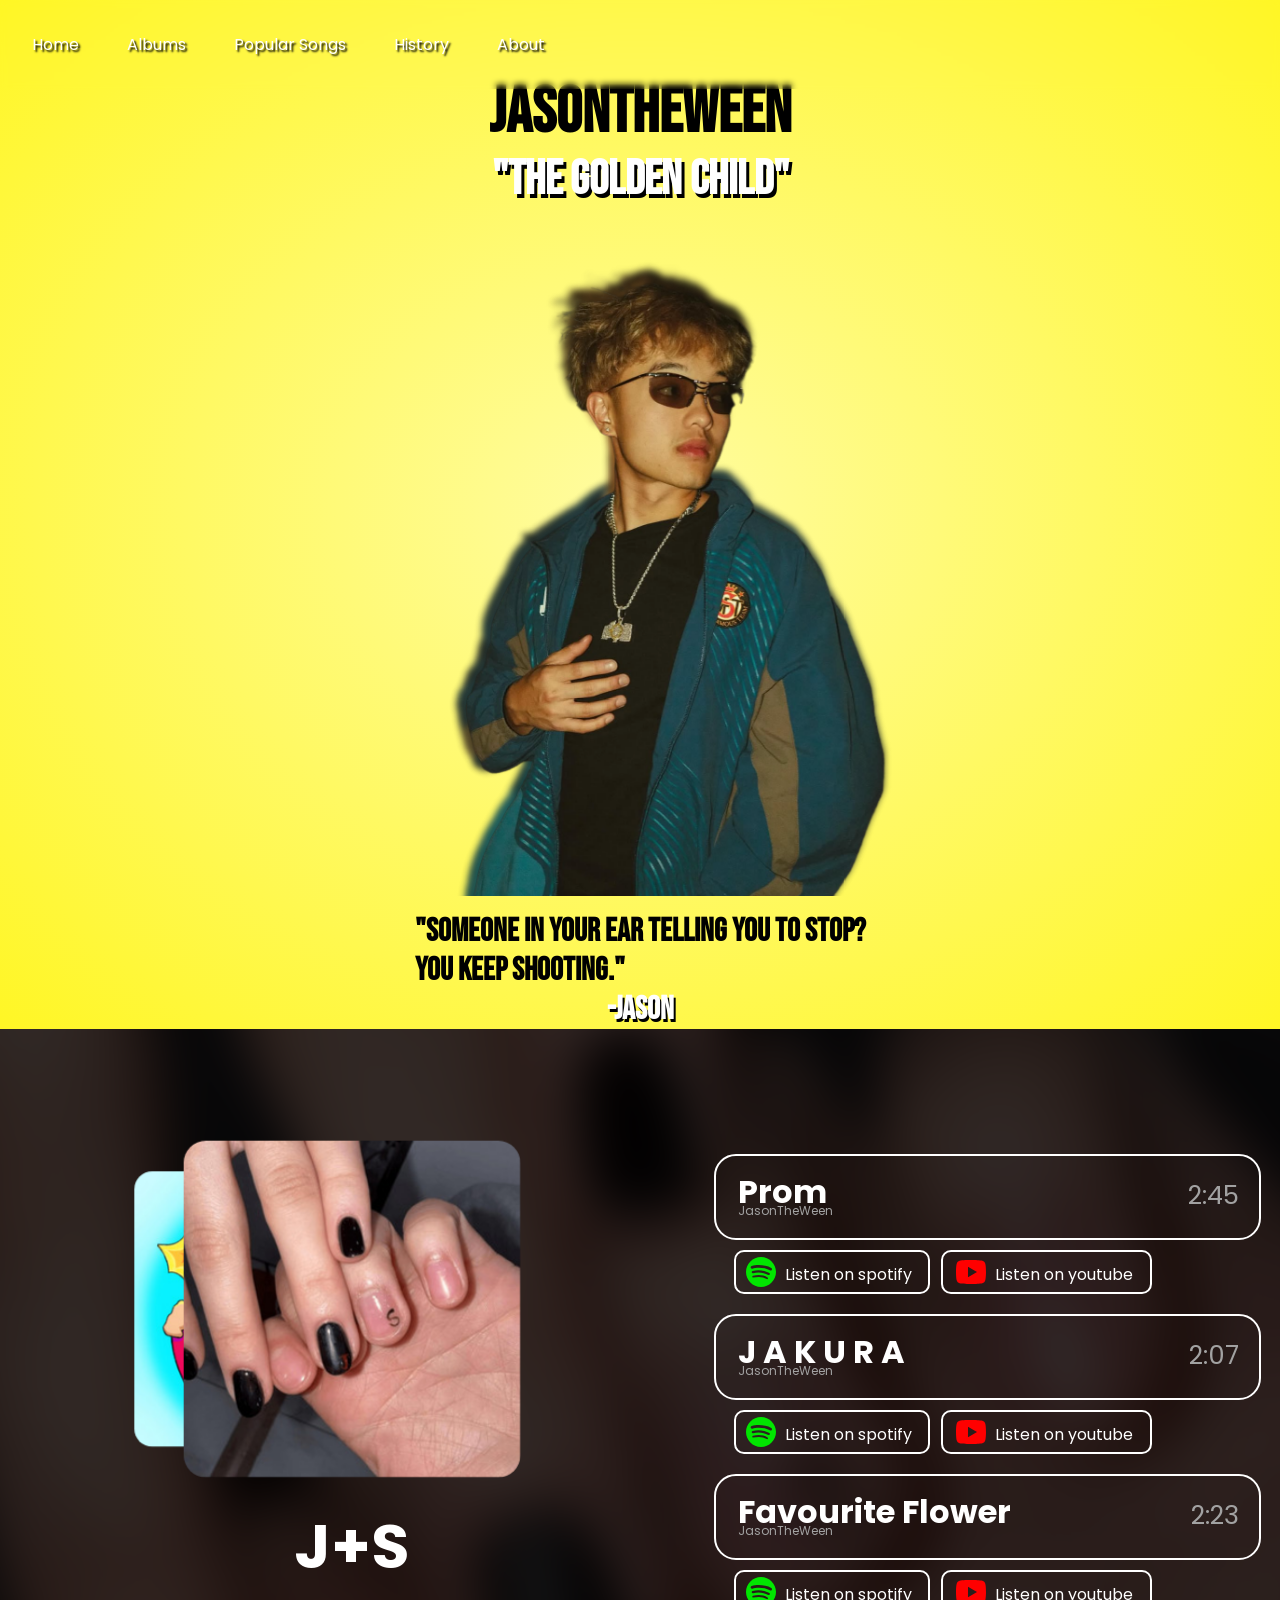
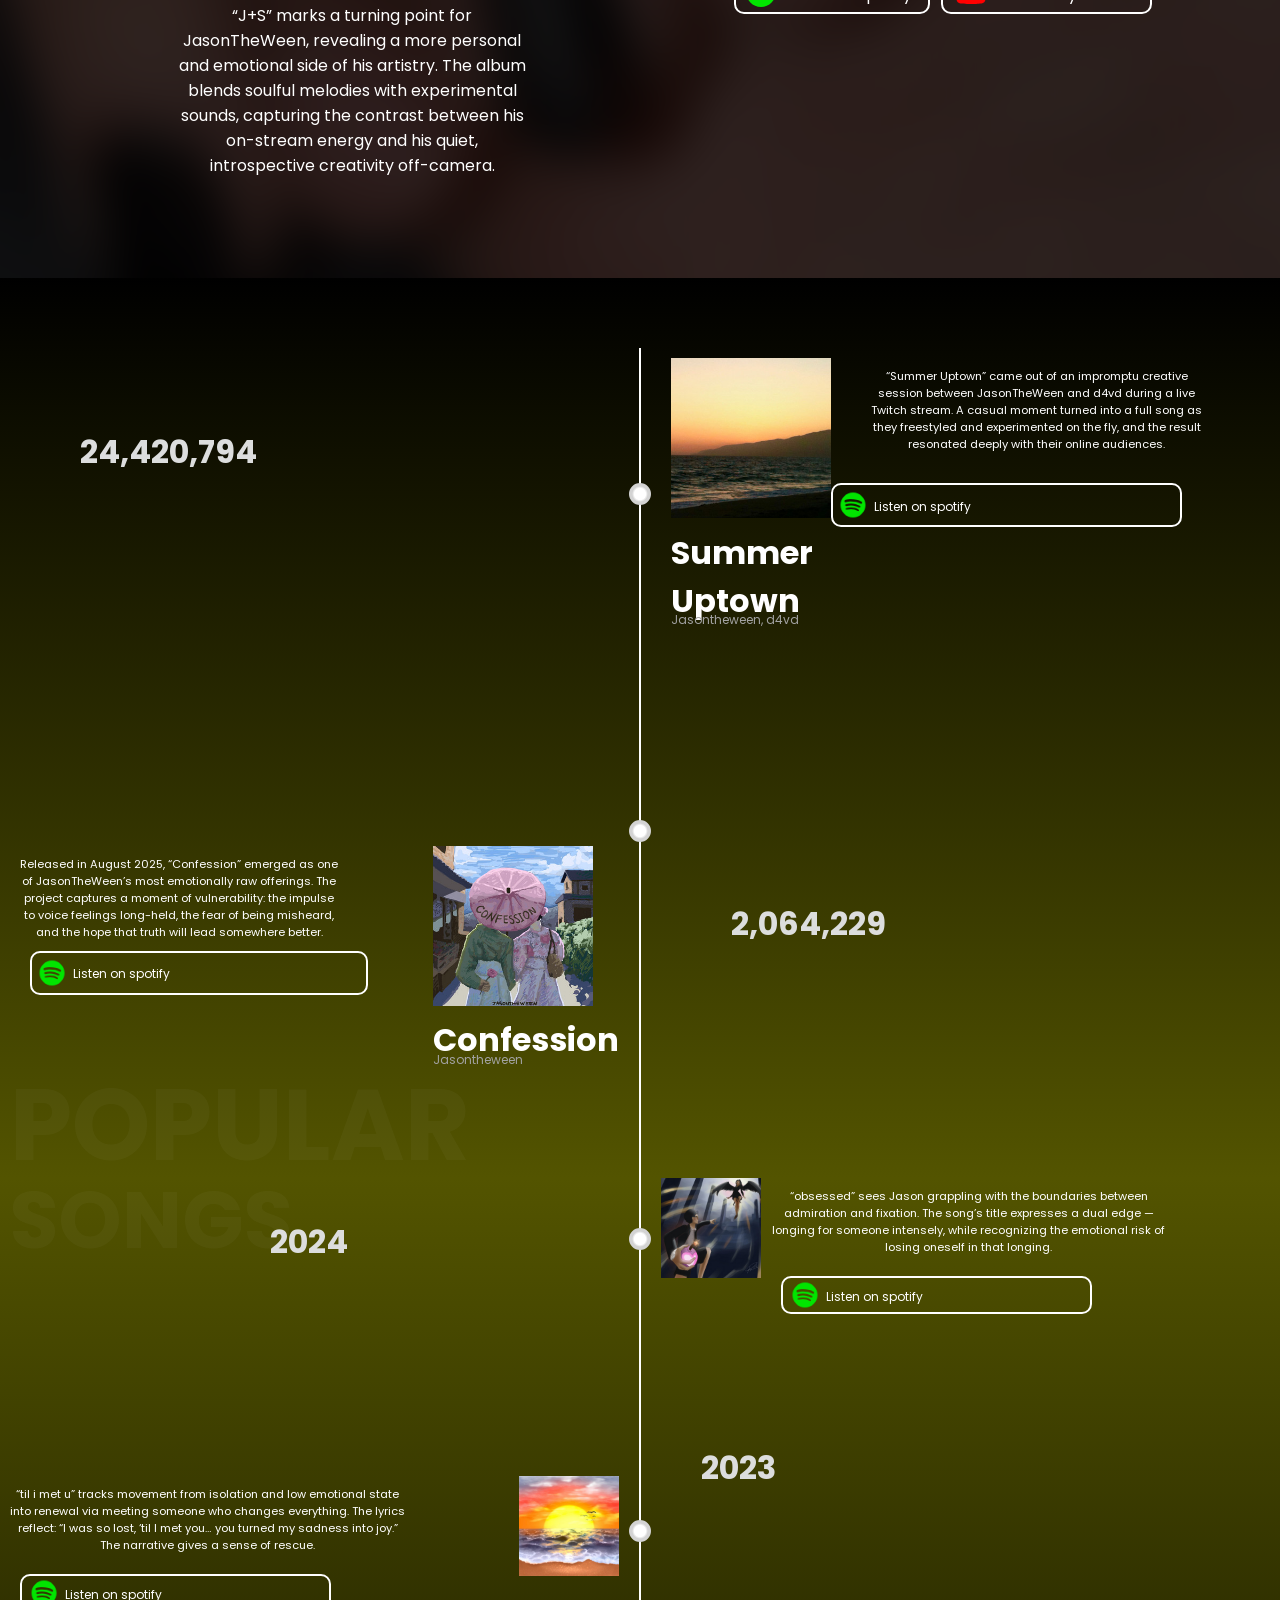
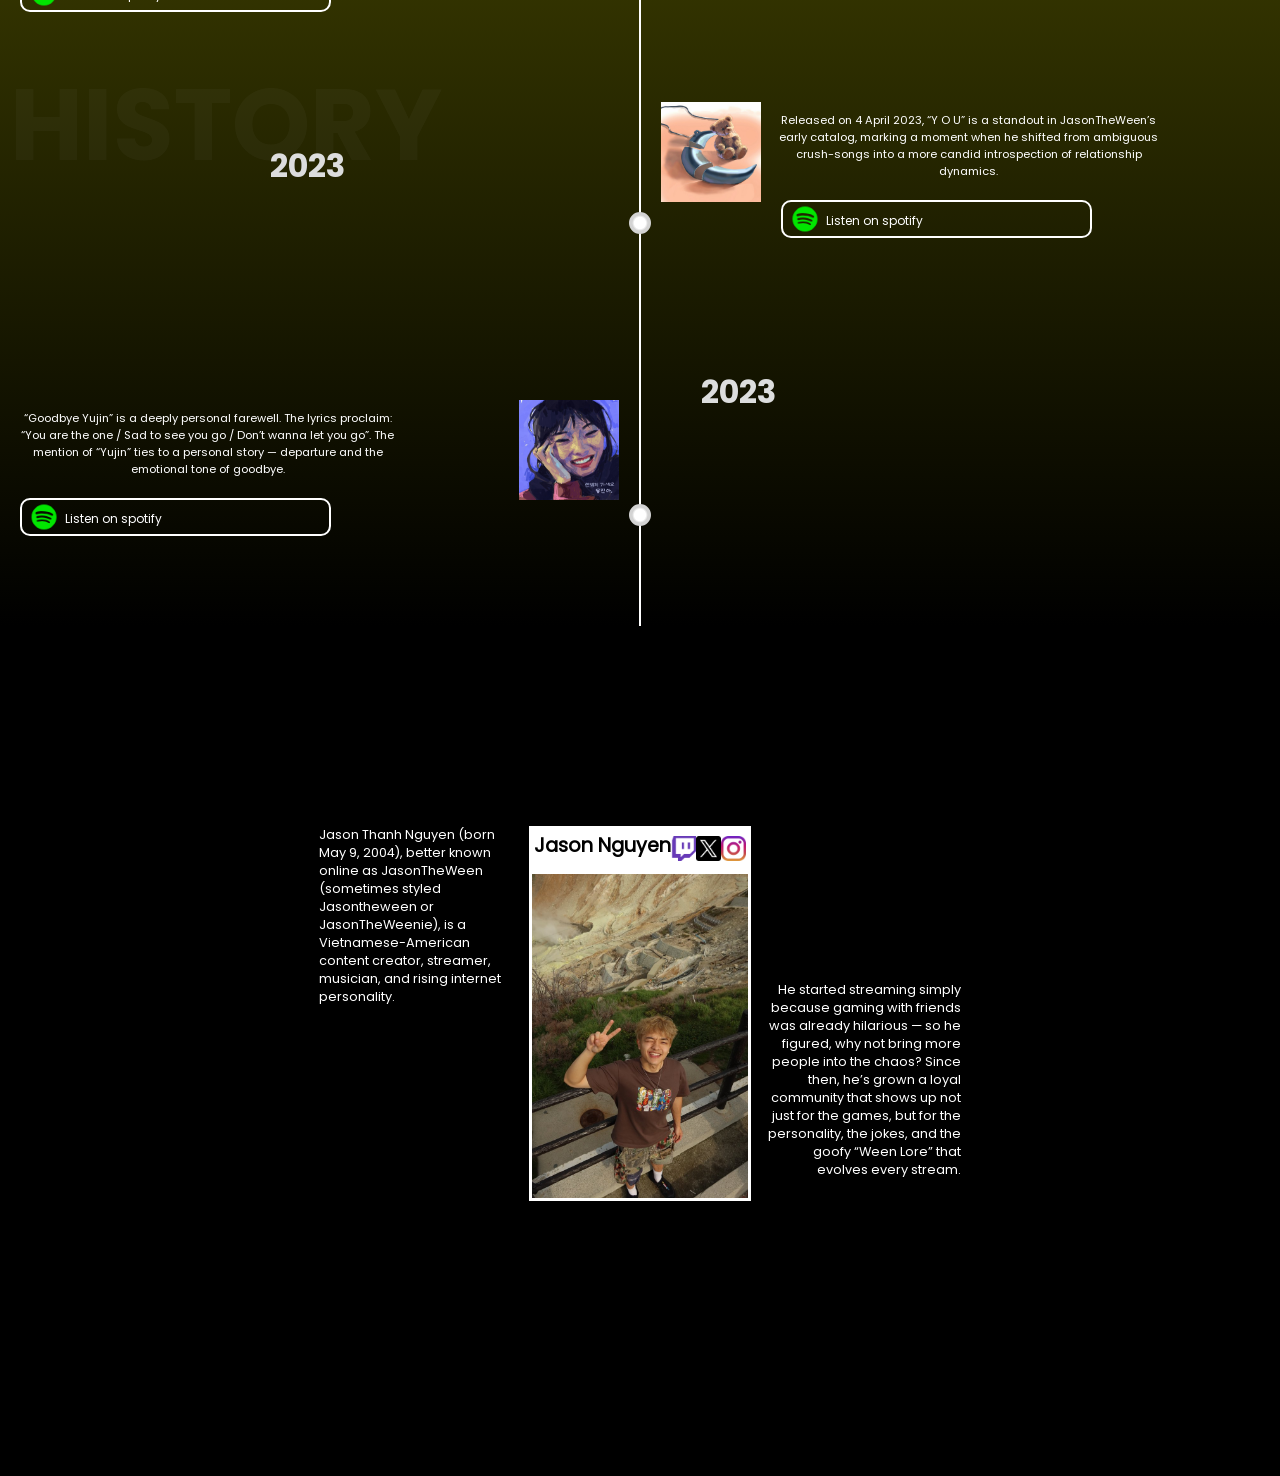
==== commit 65db2a1f: "Added hyperlinks to social links" ====
--- a/index.html
+++ b/index.html
@@ -419,9 +419,15 @@
             <div class="jasonaboutimage">
                 <div class="jasonnameandlinks">
                 <h1 class="jasonname">Jason Nguyen</h1>
-                    <img src="assets/logos/twitch-fill.png" alt="twitch logo" class="twitchicon">
-                    <img src="assets/logos/twitter-x-fill.png" alt="twitter logo" class="twittericon">
-                    <img src="assets/logos/instagram-fill.png" alt="instagram logo" class="instagramicon">
+                    <a href="https://twitch.tv" target="_blank">
+                        <img src="assets/logos/twitch-fill.png" alt="twitch logo" class="twitchicon">
+                    </a>
+                    <a href="https://x.com" target="_blank">
+                        <img src="assets/logos/twitter-x-fill.png" alt="twitter logo" class="twittericon">
+                    </a>
+                    <a href="https://instagram.com" target="_blank">
+                        <img src="assets/logos/instagram-fill.png" alt="instagram logo" class="instagramicon">
+                    </a>
                 </div>
                 <img src="assets/images/JasonTheWeenjpn.jpeg" alt="About Picture of Jason" class="jasonjpn">
             </div>
--- a/OSJStyling.css
+++ b/OSJStyling.css
@@ -135,6 +135,7 @@
   padding-bottom: 100px;
   font-family: font2;
   color: white;
+  /*avoids blurring other sections*/
   overflow: hidden; 
 }
 
@@ -142,19 +143,14 @@
   content: "";
   position: absolute;
   inset: 0;
-  background-image: linear-gradient(rgba(0,0,0,0.8), rgba(0,0,0,0.8)),var(--album-bg, url('assets/images/JSAlbumcover.jpeg')); /* Default image */
+  /* creates dimmed background image */
+  background-image: linear-gradient(rgba(0,0,0,0.8), rgba(0,0,0,0.8)),var(--album-bg, url('assets/images/JSAlbumcover.jpeg'));
   background-size: cover;
   background-position: center;
   filter: blur(20px);
   transform: scale(1.20);
   z-index: 0;
 }
-
-section.album_section > * {
-  position: relative;
-  z-index: 1;
-}
-
 
 .albumcarousel {
     position: relative;
